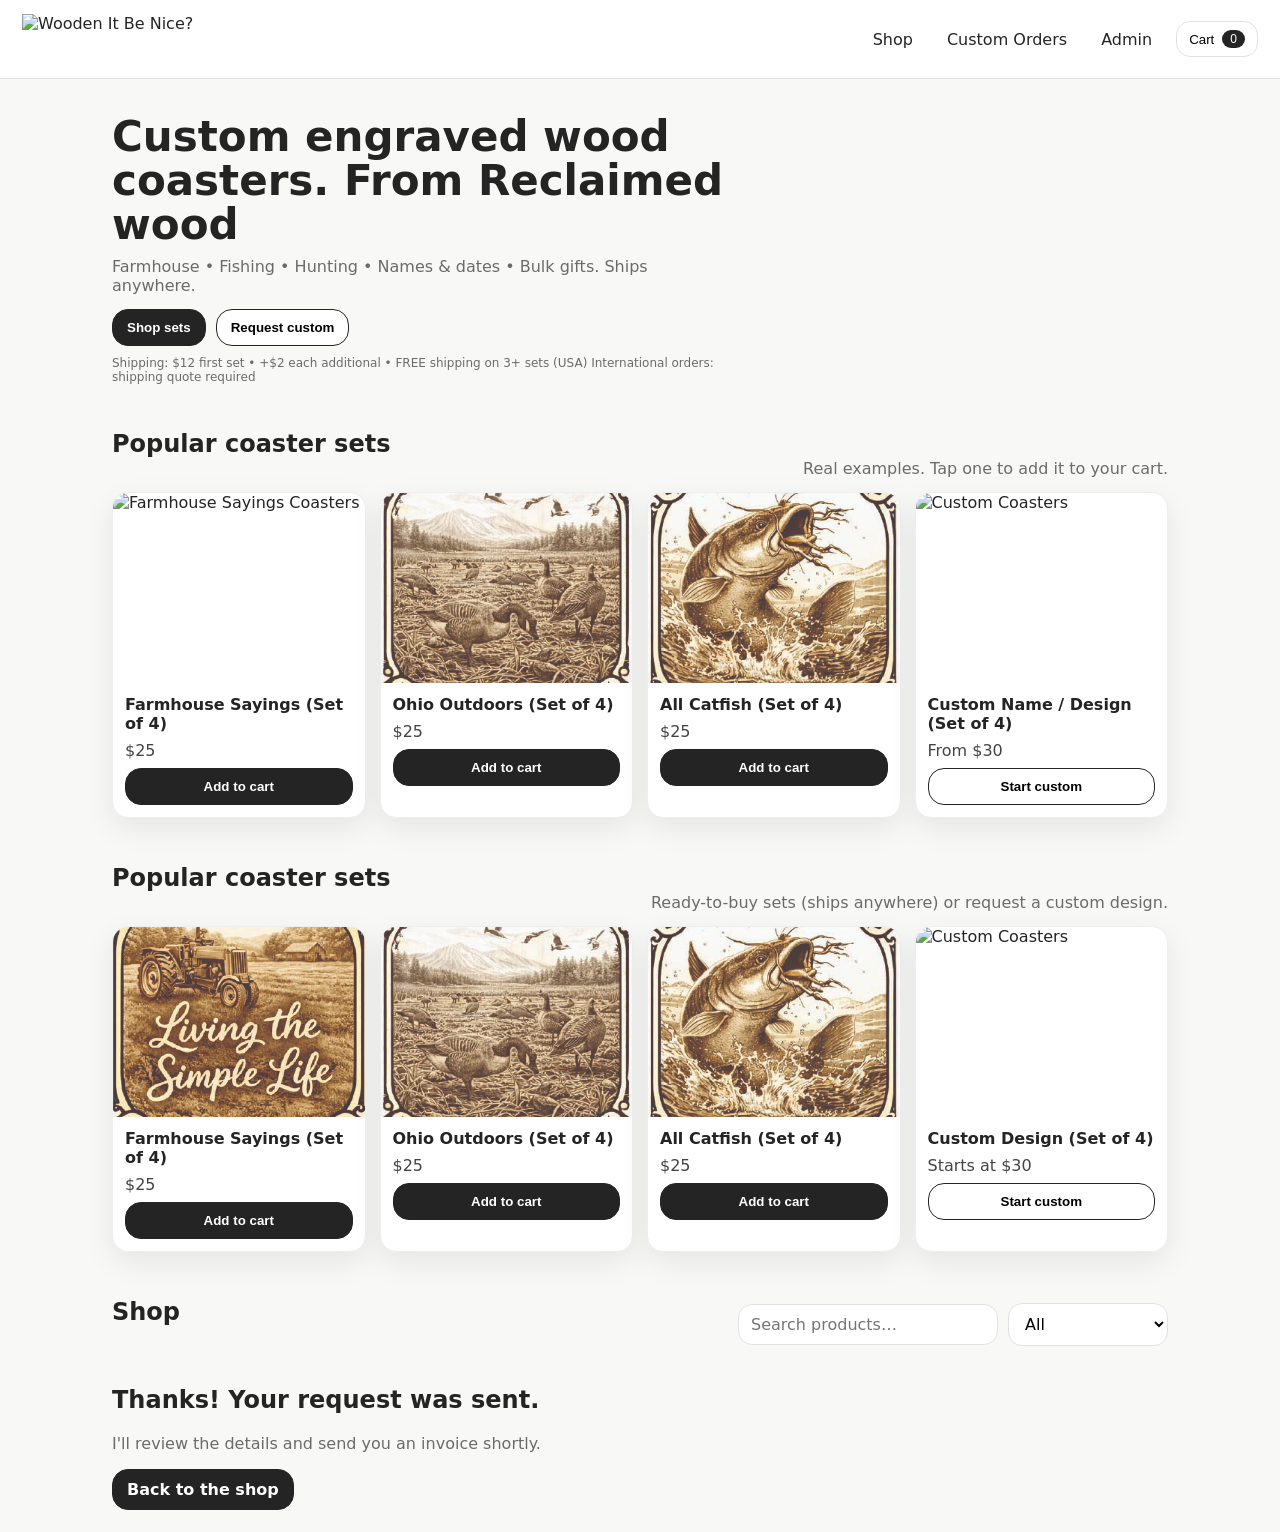
==== public/index.html @ b9e72794 "Update index.html" ====
<!doctype html>
<html>
<head>
  <meta charset="utf-8" />
  <meta name="viewport" content="width=device-width,initial-scale=1" />
  <title>Wooden It Be Nice?</title>
  <link rel="stylesheet" href="styles.css" />
</head>

<body>
<header class="nav">
  <div class="brand">
    <img src="/assets/logo_color.png" alt="Wooden It Be Nice?" class="logo">
  </div>
  </div>
  <nav class="links">
    <a href="#shop">Shop</a>
    <a href="#custom">Custom Orders</a>
    <a href="/admin.html">Admin</a>
    <button class="cartBtn" id="cartBtn"
  onclick="openCart(); renderCart();">
  Cart <span class="pill" id="cartCount">0</span>
</button>
  </nav>
</header>

<main class="wrap">
  <section class="hero">
    <div>
      <h1>Custom engraved wood coasters. From Reclaimed wood</h1>
      <p>Farmhouse • Fishing • Hunting • Names & dates • Bulk gifts. Ships anywhere.</p>
      <div class="ctaRow">
        <button class="btn primary" id="heroShopBtn" type="button">Shop sets</button>
<button class="btn" id="heroCustomBtn" type="button">Request custom</button>
      </div>
      <div class="fineprint">Shipping: $12 first set • +$2 each additional • FREE shipping on 3+ sets (USA)
International orders: shipping quote required</div>
    </div>
    
  </section>
  <section class="section" id="featured">
  <div class="sectionHead">
    <h2>Popular coaster sets</h2>
    <div class="muted">Real examples. Tap one to add it to your cart.</div>
  </div>

  <div class="grid featuredGrid">
    <article class="card">
      <img class="cardImg" src="assets/feat_farmhouse.png" alt="Farmhouse Sayings Coasters">
      <div class="cardBody">
        <div class="cardTitle">Farmhouse Sayings (Set of 4)</div>
        <div class="cardPrice">$25</div>
        <button class="btn primary addBtn" type="button" data-id="farmhouse-4">Add to cart</button>
      </div>
    </article>

    <article class="card">
      <img class="cardImg" src="assets/feat_outdoors.jpg" alt="Ohio Outdoors Coasters">
      <div class="cardBody">
        <div class="cardTitle">Ohio Outdoors (Set of 4)</div>
        <div class="cardPrice">$25</div>
        <button class="btn primary addBtn" type="button" data-id="ohio-outdoors-4">Add to cart</button>
      </div>
    </article>

    <article class="card">
      <img class="cardImg" src="assets/feat_catfish.jpg" alt="All Catfish Coasters">
      <div class="cardBody">
        <div class="cardTitle">All Catfish (Set of 4)</div>
        <div class="cardPrice">$25</div>
        <button class="btn primary addBtn" type="button" data-id="all-catfish-4">Add to cart</button>
      </div>
    </article>

    <article class="card">
      <img class="cardImg" src="assets/feat_custom.jpg" alt="Custom Coasters">
      <div class="cardBody">
        <div class="cardTitle">Custom Name / Design (Set of 4)</div>
        <div class="cardPrice">From $30</div>
        <button class="btn" type="button" id="startCustomBtn">Start custom</button>
      </div>
    </article>
  </div>
</section>
  <section class="section" id="featured">
  <div class="sectionHead">
    <h2>Popular coaster sets</h2>
    <div class="muted">Ready-to-buy sets (ships anywhere) or request a custom design.</div>
  </div>

  <div class="grid featuredGrid">
    <article class="card">
      <img class="cardImg" src="assets/feat_farmhouse.jpg" alt="Farmhouse Sayings (Set of 4)">
      <div class="cardBody">
        <div class="cardTitle">Farmhouse Sayings (Set of 4)</div>
        <div class="cardPrice">$25</div>
        <button class="btn primary" type="button" onclick="quickAdd('farmhouse-4')">Add to cart</button>
      </div>
    </article>

    <article class="card">
      <img class="cardImg" src="assets/feat_outdoors.jpg" alt="Ohio Outdoors (Set of 4)">
      <div class="cardBody">
        <div class="cardTitle">Ohio Outdoors (Set of 4)</div>
        <div class="cardPrice">$25</div>
        <button class="btn primary" type="button" onclick="quickAdd('ohio-outdoors-4')">Add to cart</button>
      </div>
    </article>

    <article class="card">
      <img class="cardImg" src="assets/feat_catfish.jpg" alt="All Catfish (Set of 4)">
      <div class="cardBody">
        <div class="cardTitle">All Catfish (Set of 4)</div>
        <div class="cardPrice">$25</div>
        <button class="btn primary" type="button" onclick="quickAdd('all-catfish-4')">Add to cart</button>
      </div>
    </article>

    <article class="card">
      <img class="cardImg" src="assets/feat_custom.jpg" alt="Custom Coasters">
      <div class="cardBody">
        <div class="cardTitle">Custom Design (Set of 4)</div>
        <div class="cardPrice">Starts at $30</div>
        <button class="btn" type="button" onclick="openCustomForm()">Start custom</button>
      </div>
    </article>
  </div>
</section>

  <section id="shop" class="section">
    <div class="sectionHead">
      <h2>Shop</h2>
      <div class="filters">
        <input id="search" placeholder="Search products…" />
        <select id="category">
          <option value="all">All</option>
          <option value="farm">Farm</option>
          <option value="outdoors">Outdoors</option>
          <option value="custom">Custom</option>
          <option value="bulk">Bulk</option>
        </select>
      </div>
    </div>
    <div class="grid" id="grid"></div>
  </section>

  <section id="custom" class="section" style="display:none;">
    <h2>Custom Orders</h2>
    <p class="muted">Fill this out and I’ll message you to confirm details and send an invoice link.</p>

    <form class="form" id="invoiceForm"
      action="https://formsubmit.co/hiremikeg@gmail.com"
      method="POST">
      <input type="hidden" name="_subject" value="New Custom Order Request (WIBN)">
<input type="hidden" name="_captcha" value="false">
<input type="text" name="_honey" style="display:none !important" tabindex="-1" autocomplete="off">
      <input type="hidden" name="_next" value="https://wibn-store.threeohninellc.workers.dev/#thanks">
      <div class="row">
        <label>Your name<input required name="name"></label>
        <label>Email or phone<input required name="contact"></label>
      </div>
      <label>What do you want engraved?<textarea required name="details" rows="4"></textarea></label>
      <label>Country
  <select name="country" id="country">
    <option value="USA">United States</option>
    <option value="Canada">Canada</option>
    <option value="Other">Outside USA</option>
  </select>
</label>

      <div class="row">
        <label>Qty (sets of 4)<input type="number" min="1" value="1" name="qty"></label>
        <label>Shipping method
          <select name="ship">
            <option value="ship">Ship ($12 / Free over $49)</option>
            <option value="pickup">Local pickup (we’ll message to schedule)</option>
          </select>
        </label>
      </div>

      <button class="btn primary" type="submit">Request invoice</button>
      <div class="fineprint" id="invoiceResult"></div>
    </form>
  </section>
  <section id="thanks" class="section">
  <h2>Thanks! Your request was sent.</h2>
  <p class="muted">
    I'll review the details and send you an invoice shortly.
  </p>

  <a class="btn primary" href="/">Back to the shop</a>
</section>
</main>

<!-- Cart drawer -->
<div class="overlay" id="overlay" hidden
  onclick="document.getElementById('cart').hidden=true; document.getElementById('overlay').hidden=true;">
</div>
<aside class="cart" id="cart" hidden>
  <div class="cartHead">
    <div class="cartTitle">Cart</div>
    <button class="iconBtn" id="closeCart" type="button" aria-label="Close cart"
  onclick="document.getElementById('cart').hidden=true; document.getElementById('overlay').hidden=true;">
  ✕
</button>
  </div>
  <div class="cartItems" id="cartItems"></div>
  <div class="cartFoot">
    <div class="rowline"><span>Subtotal</span><strong id="subtotal">$0</strong></div>
    <div class="rowline"><span>Shipping</span><strong id="shipCost">$0</strong></div>
    <div class="rowline"><span>Total</span><strong id="total">$0</strong></div>
    <div class="fineprint">Free shipping over $49. Pickup available.</div>

   <div class="payRow">
  <button class="btn primary" id="requestInvoice" type="button"
  onclick="document.getElementById('invoiceCheckout').hidden=false;">
  Request Invoice
</button>
</div>

<form id="invoiceCheckout" class="form" hidden style="margin-top:12px;"
      action="https://formsubmit.co/hiremikeg@gmail.com" method="POST">
  <!-- FormSubmit: emails to you -->
  <input type="hidden" name="_subject" value="New WIBN Order Request (Invoice Needed)">
  <input type="hidden" name="_captcha" value="false">
  <input type="text" name="_honey" style="display:none !important" tabindex="-1" autocomplete="off">
  <input type="hidden" name="_next" value="https://wibn-store.threeohninellc.workers.dev/#thanks">

  <label>Your Name
    <input name="customer_name" required>
  </label>

  <label>Email or Phone
    <input name="customer_contact" required>
  </label>

  <label>Shipping Method
    <select name="shipping_method" required>
      <option value="ship">Ship ($12 / Free over $49)</option>
      <option value="pickup">Local pickup (we’ll message to schedule)</option>
    </select>
  </label>

  <label>Notes (optional)
    <textarea name="notes" rows="3" placeholder="Engraving name/date, special requests, etc."></textarea>
  </label>

  <!-- These get filled automatically -->
  <input type="hidden" name="order_items" id="order_items">
  <input type="hidden" name="order_totals" id="order_totals">
  <input type="hidden" name="order_url" id="order_url">

  <button class="btn primary" type="submit">Submit Order Request</button>
  <div class="fineprint">After you submit, I’ll confirm details and send an invoice link.</div>
</form>
</aside>

<script src="app.js"></script>
  <div id="thanks" class="section" style="display:none;"></div>
</body>
</html>
---- public/styles.css ----
:root{
  --bg:#f8f8f6;
  --card:#ffffff;
  --ink:#242424;
  --muted:#6b6b6b;
  --line:#e2e2e2;
  --accent:#2b2b2b;
  --shadow: 0 10px 30px rgba(0,0,0,.08);
  --r:18px;
}
*{box-sizing:border-box}
body{margin:0;font-family:system-ui,-apple-system,Segoe UI,Roboto,Arial; background:var(--bg); color:var(--ink);}
a{color:inherit;text-decoration:none}
.wrap{max-width:1100px;margin:0 auto;padding:22px}
.nav{
  position:sticky;top:0;z-index:10;
  display:flex;align-items:center;justify-content:space-between;
  padding:14px 22px;background:#fff;border-bottom:1px solid var(--line);
}
.brand{display:flex;gap:12px;align-items:center}
.mark{
  width:56px;height:40px;border:2px solid var(--ink);border-radius:10px;
  display:flex;align-items:center;justify-content:center;
  font-weight:900;letter-spacing:.5px;
}
.name{font-weight:800}
.tag{font-size:12px;color:var(--muted)}
.links{display:flex;gap:14px;align-items:center}
.links a{padding:8px 10px;border-radius:12px}
.links a:hover{background:#f3f3f3}
.cartBtn{
  border:1px solid var(--line);background:#fff;padding:8px 12px;border-radius:14px;
  display:flex;gap:8px;align-items:center;cursor:pointer;
}
.pill{background:var(--ink);color:#fff;border-radius:999px;padding:2px 8px;font-size:12px}
.hero{
  display:grid;grid-template-columns:1.2fr .8fr;gap:18px;align-items:stretch;
  margin-top:14px;
}
.hero h1{font-size:42px;line-height:1.05;margin:0 0 10px}
.hero p{margin:0 0 14px;color:var(--muted);font-size:16px}
.ctaRow{display:flex;gap:10px;flex-wrap:wrap}
.btn{
  border:1px solid var(--ink);background:#fff;padding:10px 14px;border-radius:16px;
  cursor:pointer;display:inline-flex;align-items:center;justify-content:center;
  font-weight:700;
}
.btn.primary{background:var(--ink);color:#fff}
.btn:hover{filter:brightness(.97)}
.heroCard{
  background:var(--card);border:1px solid var(--line);border-radius:var(--r);box-shadow:var(--shadow);
  overflow:hidden;display:flex;flex-direction:column;
}
.heroImg{height:160px;background:linear-gradient(135deg,#e9e9e9,#f4f4f4)}
.heroMeta{padding:14px}
.kicker{font-size:12px;color:var(--muted)}
.title{font-weight:800;margin-top:4px}
.price{margin-top:6px;font-weight:900}
.section{margin-top:26px}
.sectionHead{display:flex;align-items:end;justify-content:space-between;gap:12px;flex-wrap:wrap}
.filters{display:flex;gap:10px;align-items:center;flex-wrap:wrap}
input,select,textarea{
  width:100%;padding:10px 12px;border-radius:14px;border:1px solid var(--line);background:#fff;
  font:inherit;
}
#search{width:260px}
#category{width:160px}
.grid{
  margin-top:14px;
  display:grid;grid-template-columns:repeat(3,1fr);gap:14px;
}
.card{
  background:var(--card);border:1px solid var(--line);border-radius:var(--r);box-shadow:var(--shadow);
  overflow:hidden;display:flex;flex-direction:column;
}
.thumb{height:130px;background:linear-gradient(135deg,#ededed,#f7f7f7)}
.cardBody{padding:12px}
.cardTitle{font-weight:900}
.cardMeta{display:flex;justify-content:space-between;align-items:center;margin-top:8px}
.muted{color:var(--muted)}
.fineprint{font-size:12px;color:var(--muted);margin-top:10px}
.form{max-width:760px}
.row{display:grid;grid-template-columns:1fr 1fr;gap:12px}
label{display:block;font-weight:700}
label input, label textarea{margin-top:6px;font-weight:500}
.overlay{
  position:fixed;inset:0;background:rgba(0,0,0,.35);
}
.cart{
  position:fixed;top:0;right:0;height:100%;width:min(420px,92vw);
  background:#fff;border-left:1px solid var(--line);box-shadow:var(--shadow);
  display:flex;flex-direction:column;
}
.cartHead{padding:16px;border-bottom:1px solid var(--line);display:flex;justify-content:space-between;align-items:flex-start;gap:10px}
.cartTitle{font-weight:900;font-size:22px}
.iconBtn{border:0;background:transparent;font-size:20px;cursor:pointer}
.cartItems{padding:14px;overflow:auto;flex:1}
.item{
  display:grid;grid-template-columns:1fr auto;gap:10px;
  border:1px solid var(--line);border-radius:16px;padding:12px;margin-bottom:10px;
}
.item strong{display:block}
.qtyRow{display:flex;gap:8px;align-items:center;margin-top:8px}
.qtyBtn{border:1px solid var(--line);background:#fff;border-radius:12px;padding:6px 10px;cursor:pointer}
.cartFoot{padding:14px;border-top:1px solid var(--line)}
.rowline{display:flex;justify-content:space-between;align-items:center;margin-bottom:6px}
.payRow{display:grid;grid-template-columns:1fr;gap:10px;margin-top:10px}

@media (max-width:900px){
  .hero{grid-template-columns:1fr}
  .grid{grid-template-columns:repeat(2,1fr)}
  .row{grid-template-columns:1fr}
  #search{width:100%}
  #category{width:100%}
}
@media (max-width:520px){
  .grid{grid-template-columns:1fr}
}
.logo {
  height: 50px;
  width: auto;
  display: block;
}
/* FORCE hidden elements to actually disappear */
[hidden] { display: none !important; }
/* Flash highlight when hero buttons scroll */
.flash {
  outline: 4px solid rgba(140, 82, 37, 0.35);
  border-radius: 16px;
  animation: flashGlow 900ms ease-out;
}

@keyframes flashGlow {
  0%   { outline-color: rgba(140, 82, 37, 0.0); }
  30%  { outline-color: rgba(140, 82, 37, 0.55); }
  100% { outline-color: rgba(140, 82, 37, 0.0); }
}

.featuredGrid { grid-template-columns: repeat(auto-fit, minmax(220px, 1fr)); }

.card {
  background: #fff;
  border: 1px solid #eee;
  border-radius: 16px;
  overflow: hidden;
}

.cardImg { width: 100%; height: 190px; object-fit: cover; display: block; }
.cardBody { padding: 12px; display: grid; gap: 8px; }
.cardTitle { font-weight: 800; }
.cardPrice { opacity: 0.85; }
.featuredGrid { grid-template-columns: repeat(auto-fit, minmax(220px, 1fr)); }

.card {
  background: #fff;
  border: 1px solid #eee;
  border-radius: 16px;
  overflow: hidden;
}

.cardImg { width: 100%; height: 190px; object-fit: cover; display: block; }
.cardBody { padding: 12px; display: grid; gap: 8px; }
.cardTitle { font-weight: 800; }
.cardPrice { opacity: 0.85; }
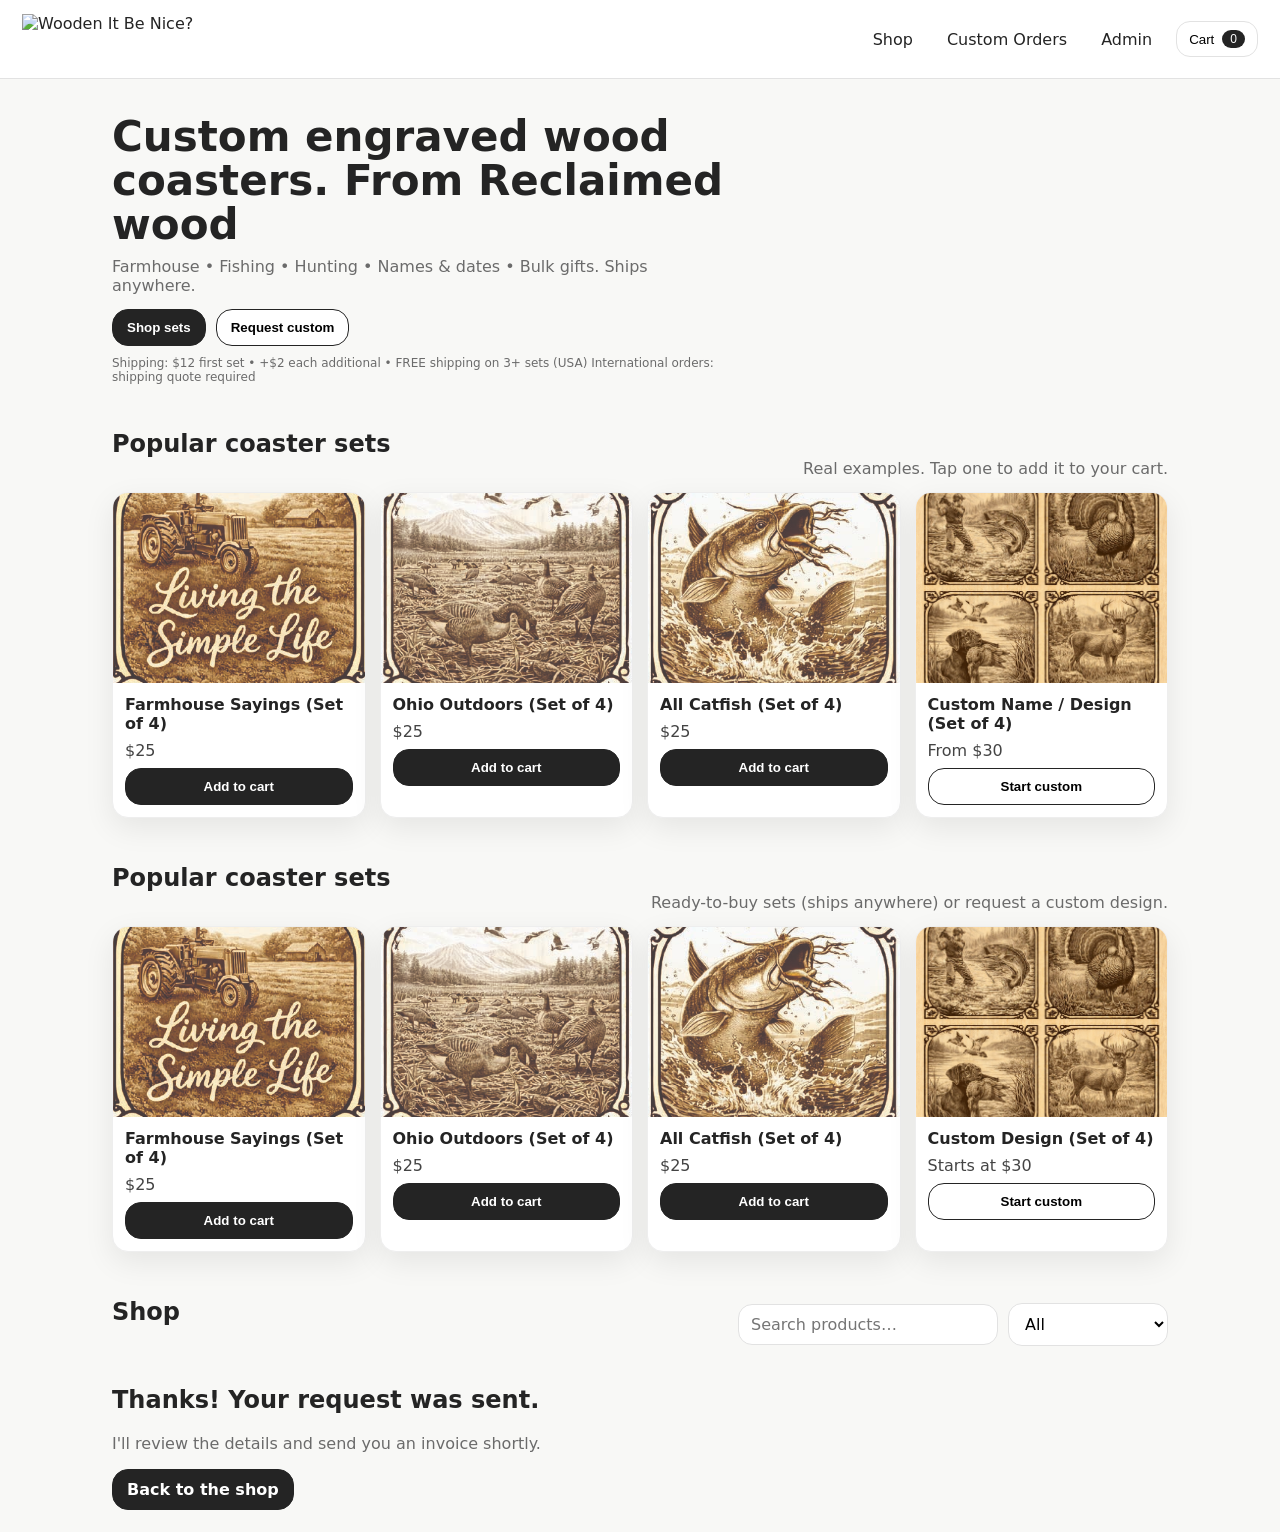
==== commit 38464c41: "Update index.html" ====
--- a/public/index.html
+++ b/public/index.html
@@ -46,7 +46,7 @@
 
   <div class="grid featuredGrid">
     <article class="card">
-      <img class="cardImg" src="assets/feat_farmhouse.png" alt="Farmhouse Sayings Coasters">
+      <img class="cardImg" src="assets/feat_farmhouse.jpg" alt="Farmhouse Sayings Coasters">
       <div class="cardBody">
         <div class="cardTitle">Farmhouse Sayings (Set of 4)</div>
         <div class="cardPrice">$25</div>
@@ -73,7 +73,7 @@
     </article>
 
     <article class="card">
-      <img class="cardImg" src="assets/feat_custom.jpg" alt="Custom Coasters">
+      <img class="cardImg" src="assets/feat_custom.png" alt="Custom Coasters">
       <div class="cardBody">
         <div class="cardTitle">Custom Name / Design (Set of 4)</div>
         <div class="cardPrice">From $30</div>
@@ -117,7 +117,7 @@
     </article>
 
     <article class="card">
-      <img class="cardImg" src="assets/feat_custom.jpg" alt="Custom Coasters">
+      <img class="cardImg" src="assets/feat_custom.png" alt="Custom Coasters">
       <div class="cardBody">
         <div class="cardTitle">Custom Design (Set of 4)</div>
         <div class="cardPrice">Starts at $30</div>
@@ -172,7 +172,7 @@
         <label>Qty (sets of 4)<input type="number" min="1" value="1" name="qty"></label>
         <label>Shipping method
           <select name="ship">
-            <option value="ship">Ship ($12 / Free over $49)</option>
+            <option value="ship">USA shipping: $12 first set • +$2 each additional • FREE on 3+ sets. International: shipping quote required</option>
             <option value="pickup">Local pickup (we’ll message to schedule)</option>
           </select>
         </label>
@@ -209,7 +209,7 @@
     <div class="rowline"><span>Subtotal</span><strong id="subtotal">$0</strong></div>
     <div class="rowline"><span>Shipping</span><strong id="shipCost">$0</strong></div>
     <div class="rowline"><span>Total</span><strong id="total">$0</strong></div>
-    <div class="fineprint">Free shipping over $49. Pickup available.</div>
+    <div class="fineprint">USA shipping: $12 first set • +$2 each additional • FREE on 3+ sets. International: shipping quote required</div>
 
    <div class="payRow">
   <button class="btn primary" id="requestInvoice" type="button"
@@ -236,7 +236,7 @@
 
   <label>Shipping Method
     <select name="shipping_method" required>
-      <option value="ship">Ship ($12 / Free over $49)</option>
+      <option value="ship">USA shipping: $12 first set • +$2 each additional • FREE on 3+ sets. International: shipping quote required</option>
       <option value="pickup">Local pickup (we’ll message to schedule)</option>
     </select>
   </label>
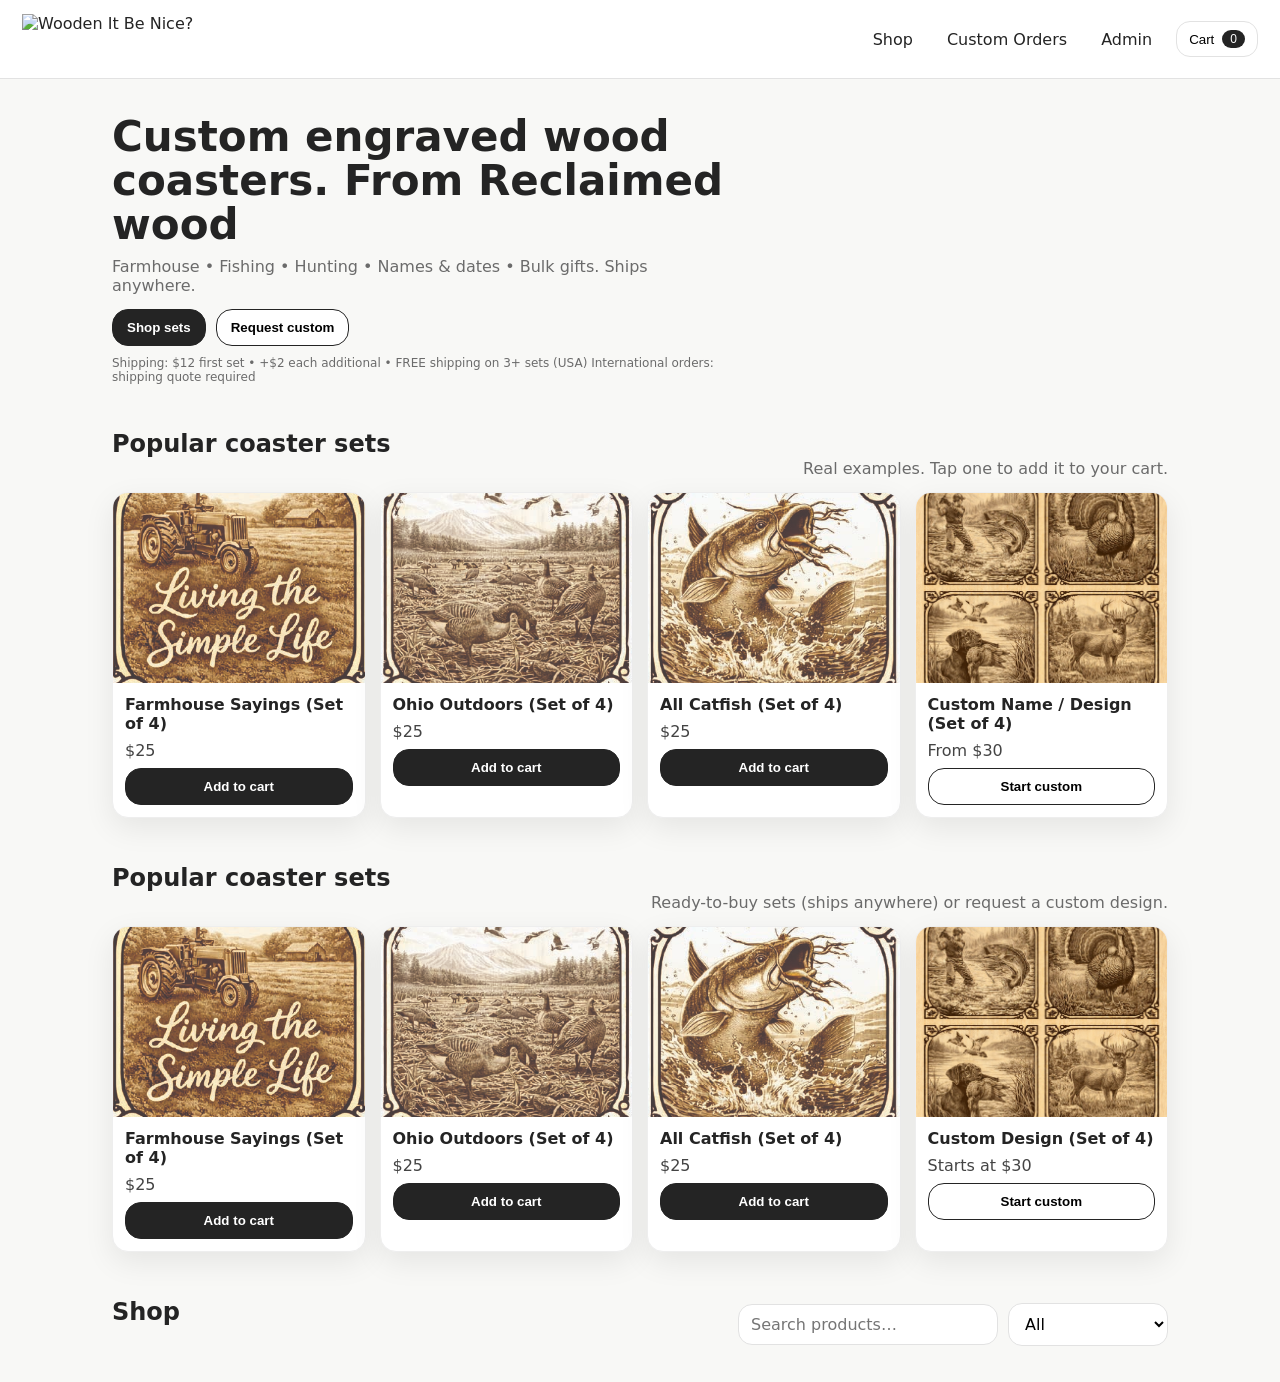
==== commit fa869bf7: "Update index.html" ====
--- a/public/index.html
+++ b/public/index.html
@@ -255,7 +255,7 @@
 </form>
 </aside>
 
-<script src="app.js"></script>
+<script src="app.js" defer></script>
   <div id="thanks" class="section" style="display:none;"></div>
 </body>
 </html>
--- a/public/styles.css
+++ b/public/styles.css
@@ -162,3 +162,6 @@
 .cardBody { padding: 12px; display: grid; gap: 8px; }
 .cardTitle { font-weight: 800; }
 .cardPrice { opacity: 0.85; }
+
+#thanks { display: none; }
+#thanks.show { display: block; }
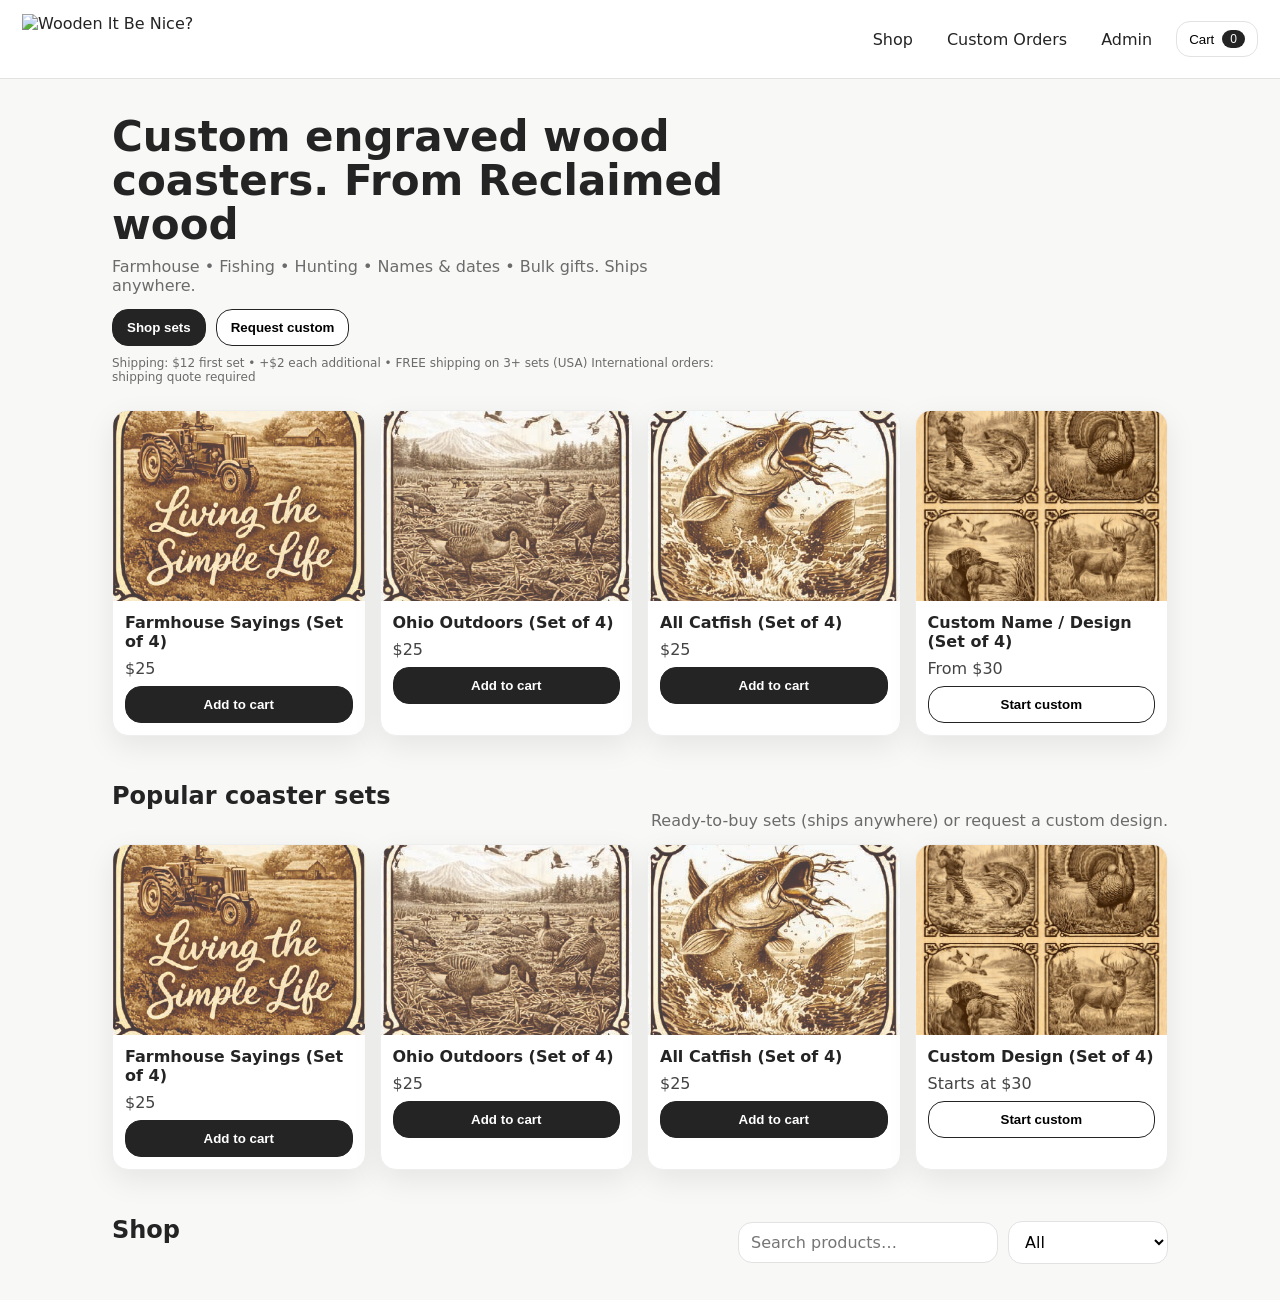
==== commit 6683bb16: "Update index.html" ====
--- a/public/index.html
+++ b/public/index.html
@@ -39,10 +39,7 @@
     
   </section>
   <section class="section" id="featured">
-  <div class="sectionHead">
-    <h2>Popular coaster sets</h2>
-    <div class="muted">Real examples. Tap one to add it to your cart.</div>
-  </div>
+  
 
   <div class="grid featuredGrid">
     <article class="card">
@@ -256,6 +253,12 @@
 </aside>
 
 <script src="app.js" defer></script>
-  <div id="thanks" class="section" style="display:none;"></div>
+
+<div id="thanks" class="section" style="display:none;">
+  <h2>Thanks! Your request was sent.</h2>
+  <p>I'll review the details and send you an invoice shortly.</p>
+  <button onclick="location.href='/'" class="btn primary">Back to the shop</button>
+</div>
+
 </body>
 </html>
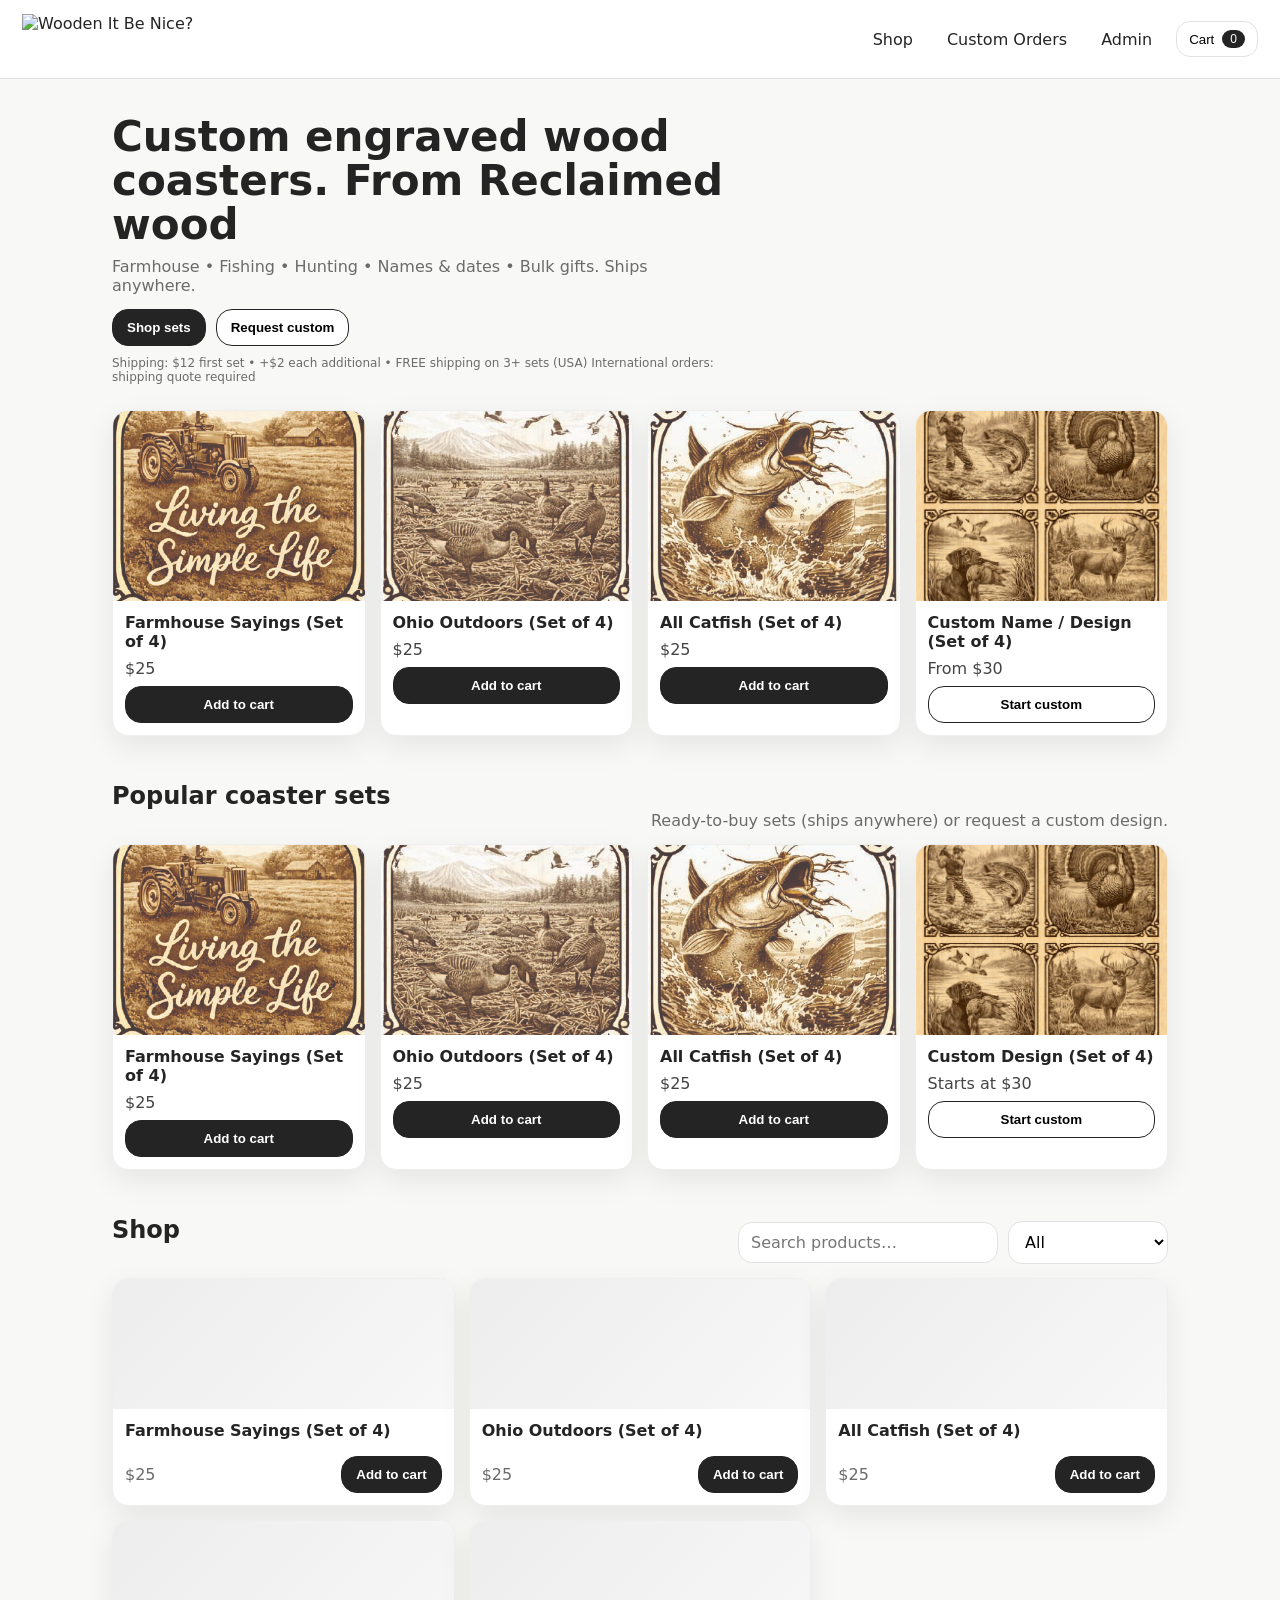
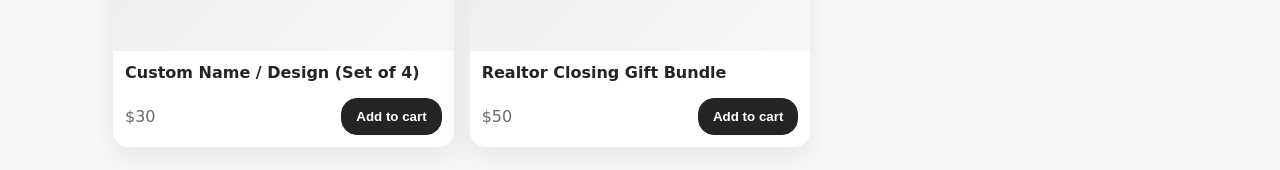
==== commit ae18b2cf: "Update index.html" ====
--- a/public/index.html
+++ b/public/index.html
@@ -257,7 +257,9 @@
 <div id="thanks" class="section" style="display:none;">
   <h2>Thanks! Your request was sent.</h2>
   <p>I'll review the details and send you an invoice shortly.</p>
-  <button onclick="location.href='/'" class="btn primary">Back to the shop</button>
+  <button onclick="document.getElementById('shop').scrollIntoView({behavior:'smooth'})" class="btn primary">
+  Back to the shop
+</button>
 </div>
 
 </body>
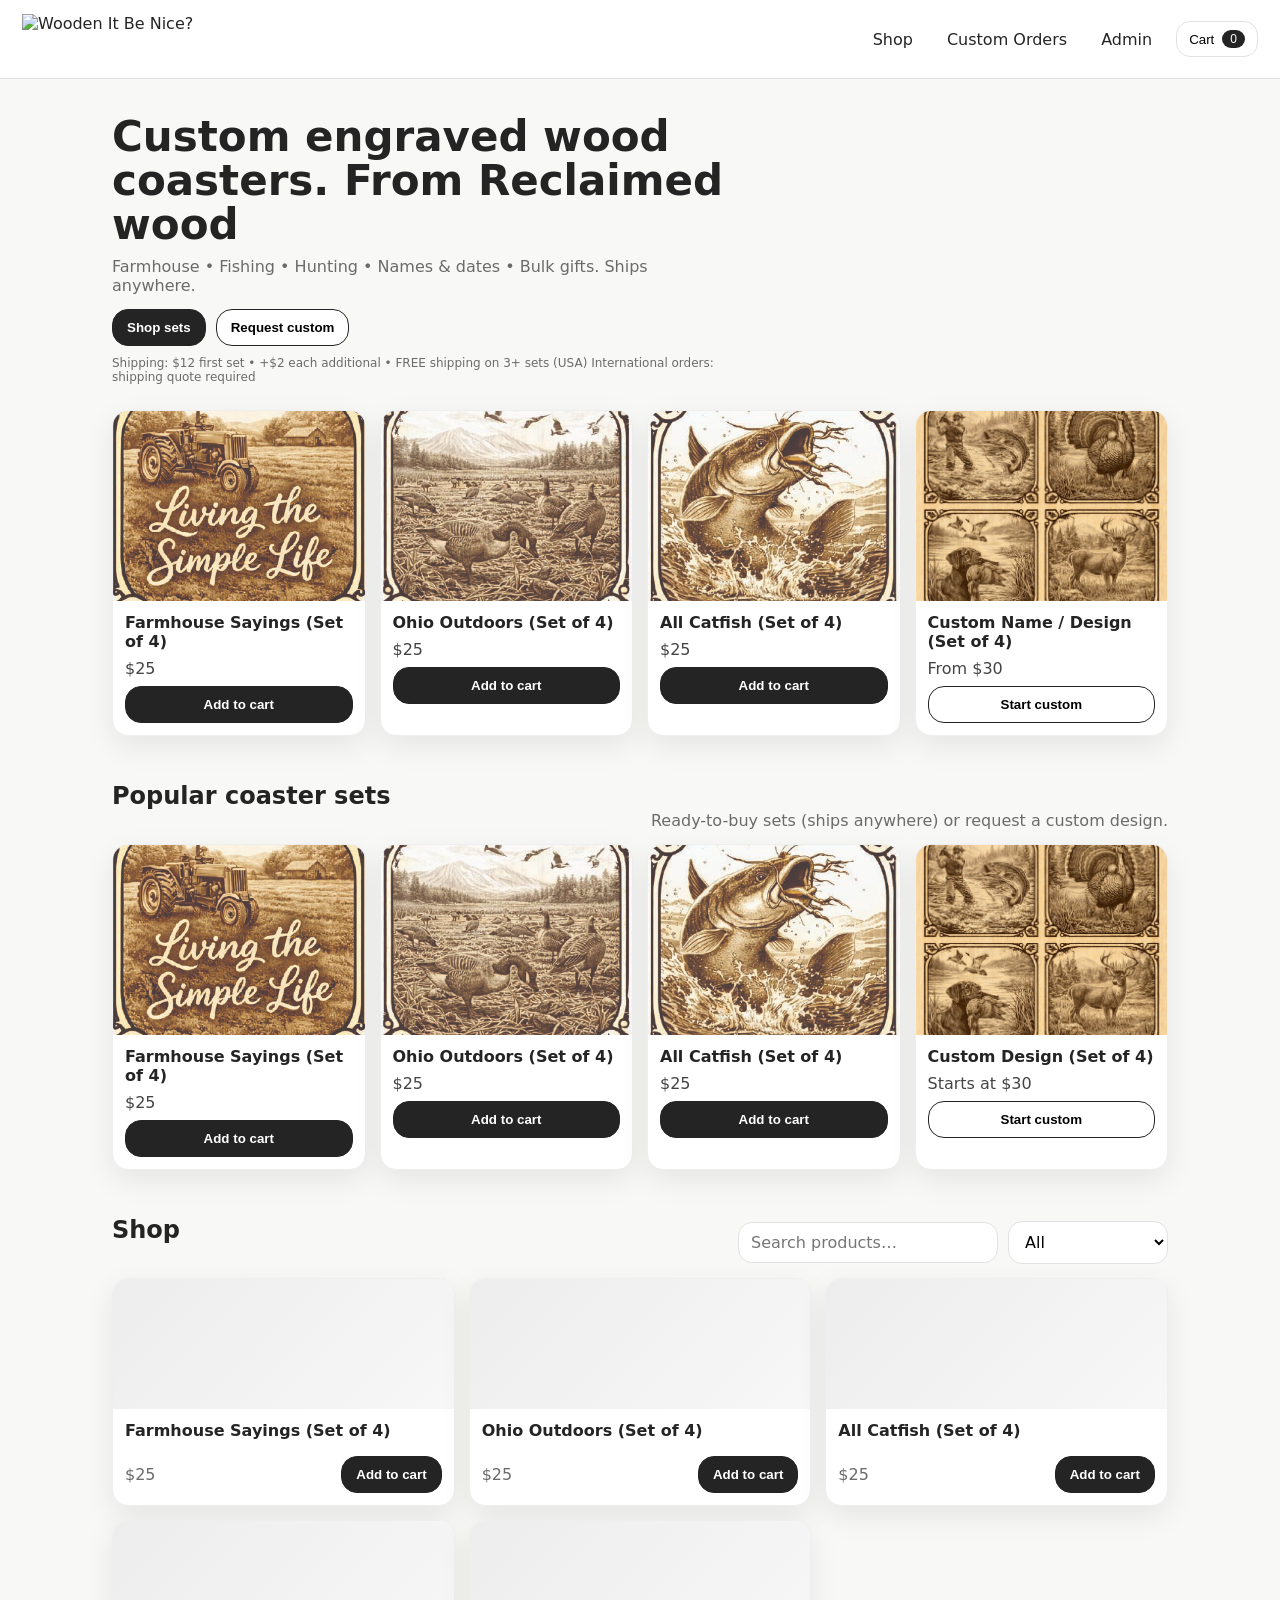
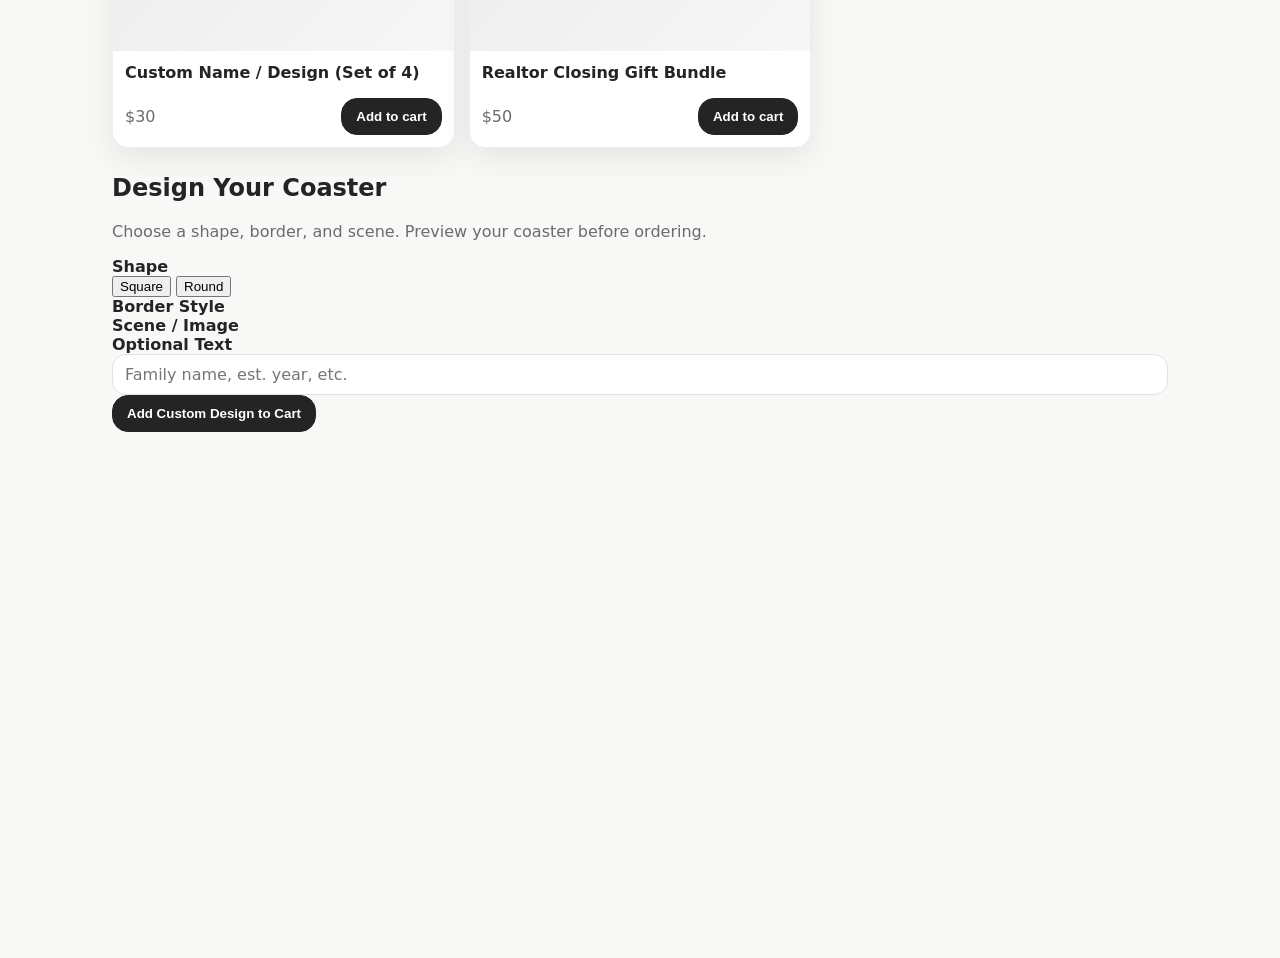
==== commit f4cab08f: "Update index.html" ====
--- a/public/index.html
+++ b/public/index.html
@@ -140,7 +140,36 @@
     </div>
     <div class="grid" id="grid"></div>
   </section>
-
+<section id="designer" class="section">
+  <h2>Design Your Coaster</h2>
+  <p class="muted">Choose a shape, border, and scene. Preview your coaster before ordering.</p>
+
+  <div class="designerWrap">
+    <div class="designerControls">
+
+      <label>Shape</label>
+      <div class="optionRow">
+        <button type="button" class="shapeBtn active" data-shape="square">Square</button>
+        <button type="button" class="shapeBtn" data-shape="round">Round</button>
+      </div>
+
+      <label>Border Style</label>
+      <div class="thumbGrid" id="borderOptions"></div>
+
+      <label>Scene / Image</label>
+      <div class="thumbGrid" id="sceneOptions"></div>
+
+      <label>Optional Text</label>
+      <input type="text" id="customText" placeholder="Family name, est. year, etc.">
+
+      <button type="button" class="btn primary" id="addCustomDesignBtn">Add Custom Design to Cart</button>
+    </div>
+
+    <div class="designerPreview">
+      <canvas id="coasterCanvas" width="500" height="500"></canvas>
+    </div>
+  </div>
+</section>
   <section id="custom" class="section" style="display:none;">
     <h2>Custom Orders</h2>
     <p class="muted">Fill this out and I’ll message you to confirm details and send an invoice link.</p>
